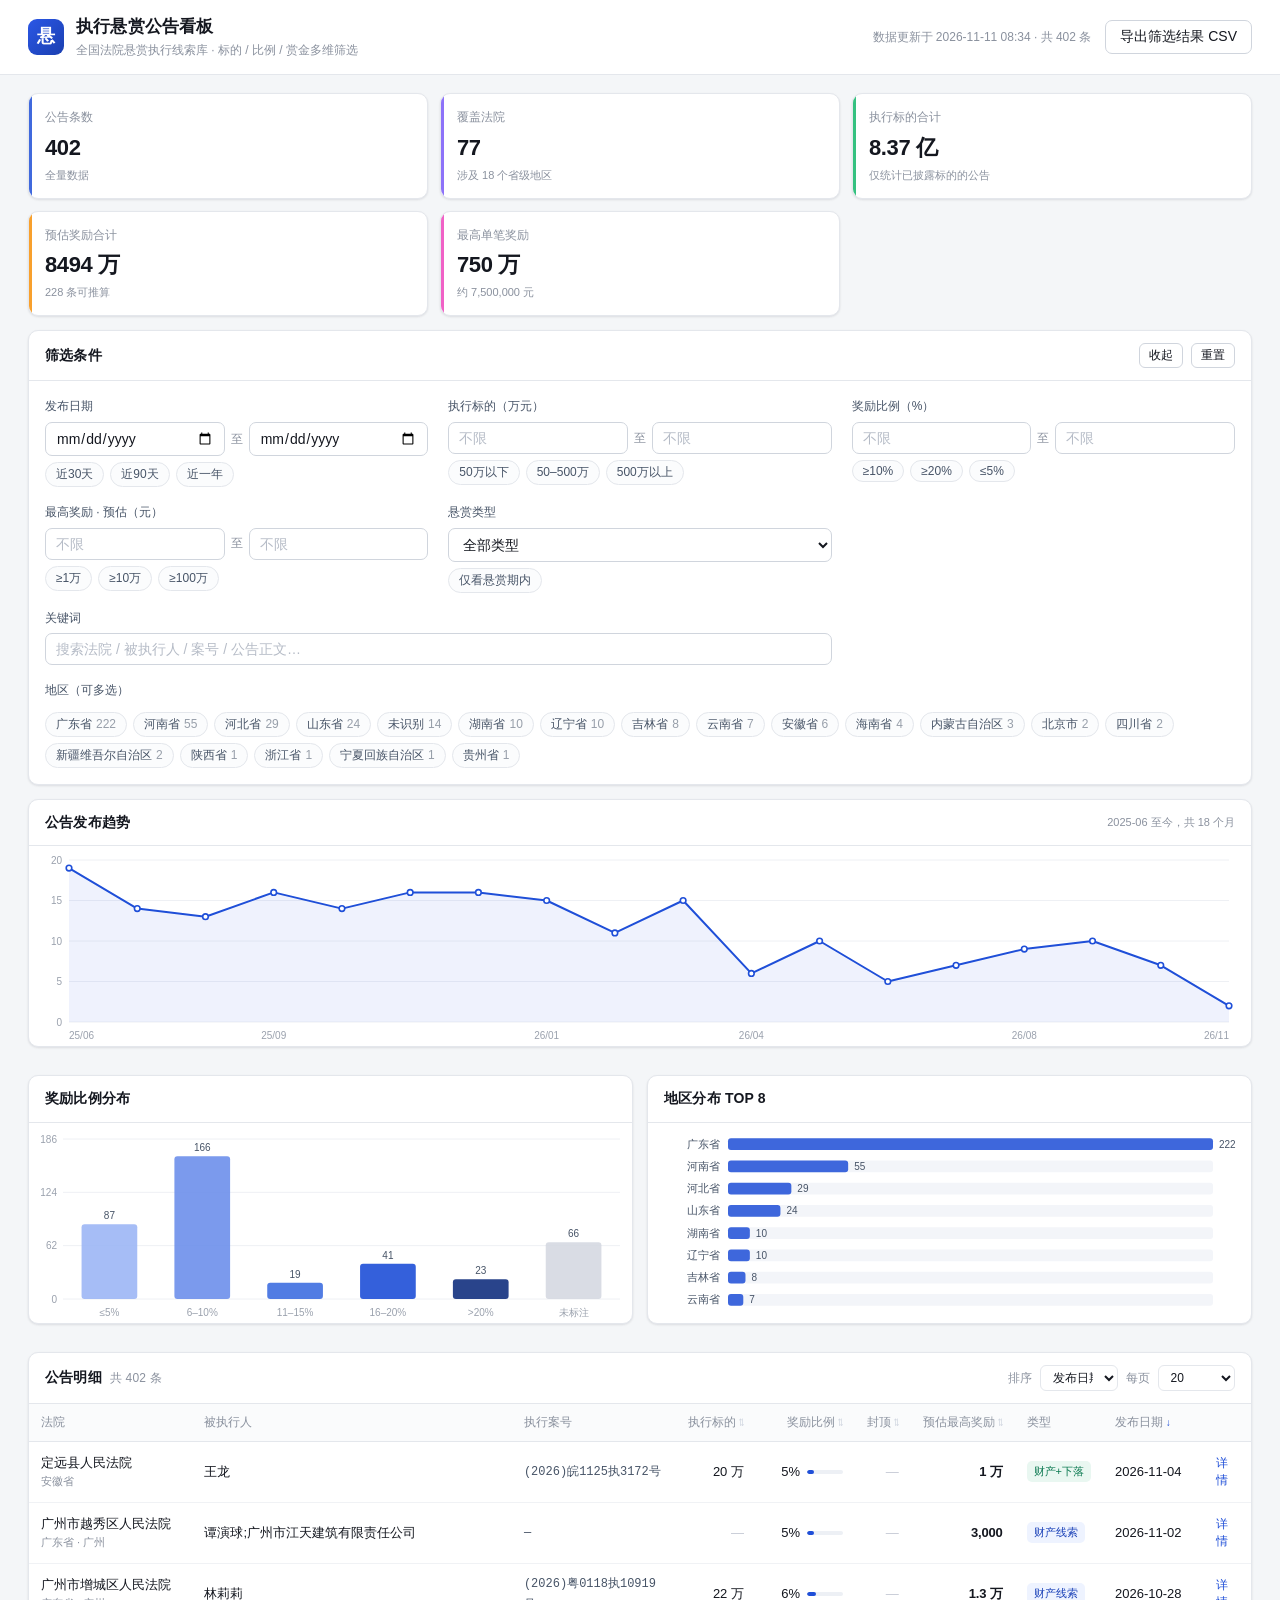
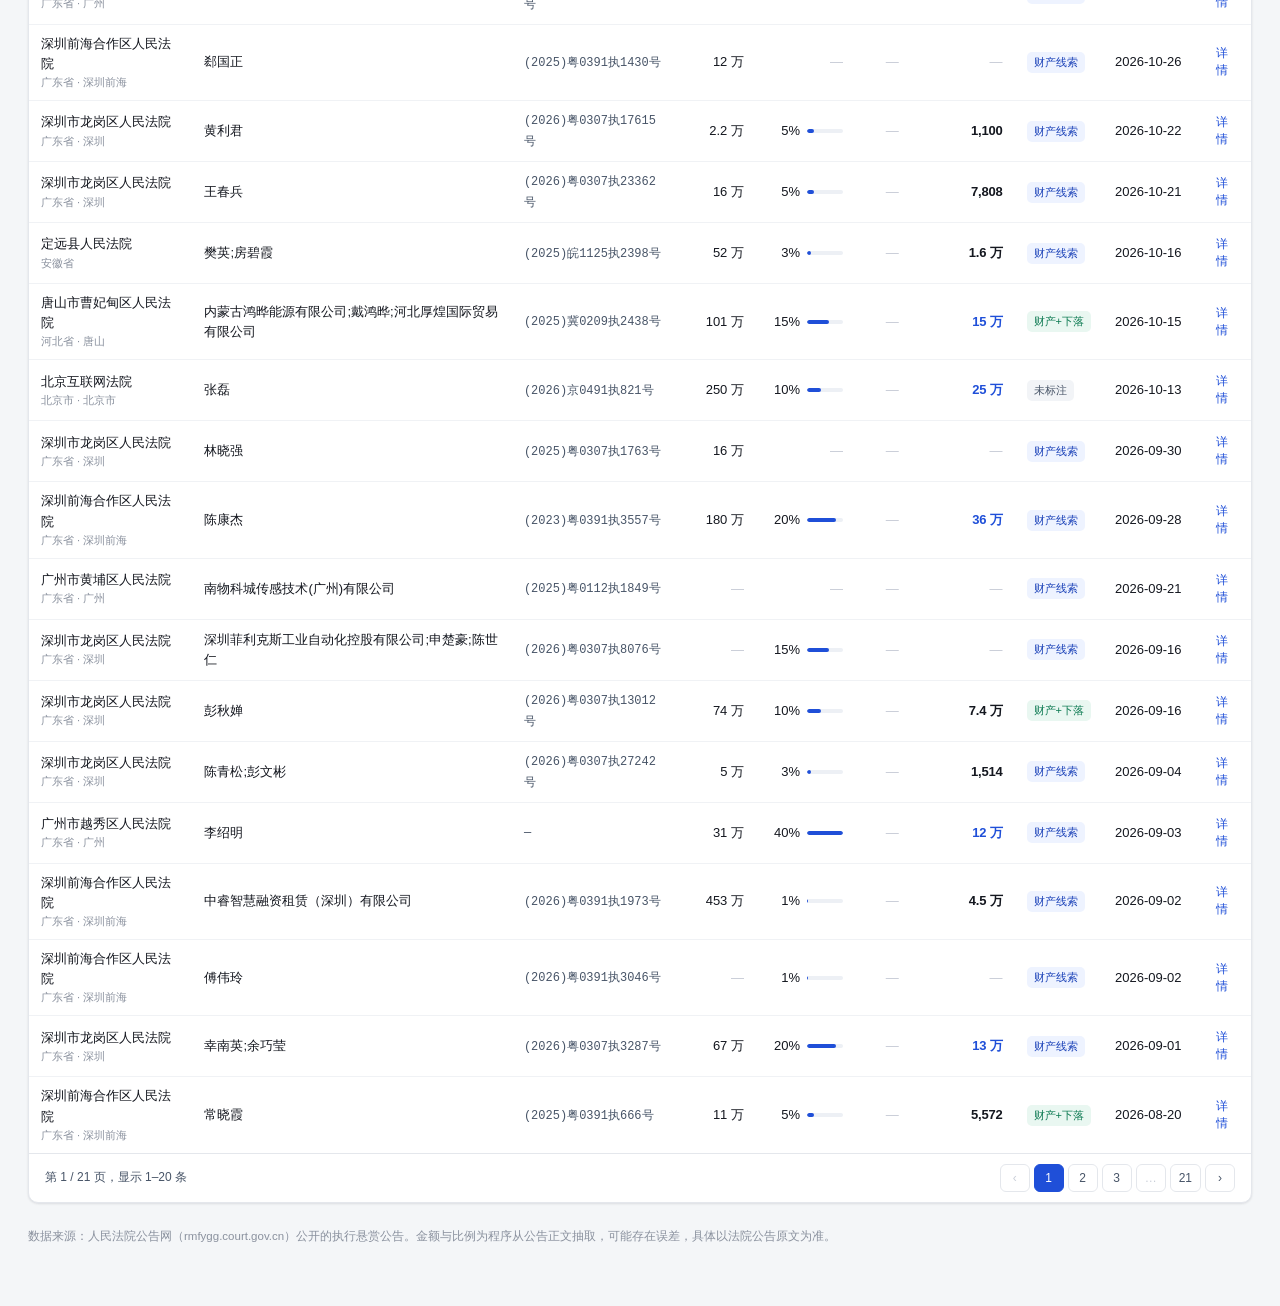
==== web/index.html @ e314175c "feat: 执行悬赏公告看板，支持采集、解析与多条件筛选 - 采集：逆向人民法院公告网 DataTables 接口，限速 1.2s + 403 冷却 - 解析：从正文抽取标的额/奖励比例/封顶/固定赏" ====
<!DOCTYPE html>
<html lang="zh-CN">
<head>
<meta charset="utf-8">
<meta name="viewport" content="width=device-width, initial-scale=1">
<title>执行悬赏公告看板 · 全国法院</title>
<link rel="stylesheet" href="style.css">
</head>
<body>

<header class="topbar">
  <div class="brand">
    <div class="logo">悬</div>
    <div>
      <h1>执行悬赏公告看板</h1>
      <p class="sub">全国法院悬赏执行线索库 · 标的 / 比例 / 赏金多维筛选</p>
    </div>
  </div>
  <div class="topbar-right">
    <span class="updated" id="updatedAt">—</span>
    <button class="btn ghost" id="btnExport">导出筛选结果 CSV</button>
  </div>
</header>

<main>

  <!-- 统计卡 -->
  <section class="stats" id="stats"></section>

  <!-- 筛选 -->
  <section class="panel filters">
    <div class="panel-head">
      <h2>筛选条件</h2>
      <div class="head-actions">
        <button class="btn tiny ghost" id="btnToggleFilter">收起</button>
        <button class="btn tiny ghost" id="btnReset">重置</button>
      </div>
    </div>

    <div id="filterBody">
      <div class="fgrid">

        <div class="fitem">
          <label>发布日期</label>
          <div class="range">
            <input type="date" id="fDateFrom"><span>至</span><input type="date" id="fDateTo">
          </div>
          <div class="hints">
            <button class="chip" data-date="30">近30天</button>
            <button class="chip" data-date="90">近90天</button>
            <button class="chip" data-date="365">近一年</button>
          </div>
        </div>

        <div class="fitem">
          <label>执行标的（万元）</label>
          <div class="range">
            <input type="number" id="fSubMin" placeholder="不限" min="0" step="1">
            <span>至</span>
            <input type="number" id="fSubMax" placeholder="不限" min="0" step="1">
          </div>
          <div class="hints">
            <button class="chip" data-sub="0,50">50万以下</button>
            <button class="chip" data-sub="50,500">50–500万</button>
            <button class="chip" data-sub="500,999999">500万以上</button>
          </div>
        </div>

        <div class="fitem">
          <label>奖励比例（%）</label>
          <div class="range">
            <input type="number" id="fRatioMin" placeholder="不限" min="0" max="100" step="0.5">
            <span>至</span>
            <input type="number" id="fRatioMax" placeholder="不限" min="0" max="100" step="0.5">
          </div>
          <div class="hints">
            <button class="chip" data-ratio="10,">≥10%</button>
            <button class="chip" data-ratio="20,">≥20%</button>
            <button class="chip" data-ratio=",5">≤5%</button>
          </div>
        </div>

        <div class="fitem">
          <label>最高奖励 · 预估（元）</label>
          <div class="range">
            <input type="number" id="fEstMin" placeholder="不限" min="0" step="1000">
            <span>至</span>
            <input type="number" id="fEstMax" placeholder="不限" min="0" step="1000">
          </div>
          <div class="hints">
            <button class="chip" data-est="10000,">≥1万</button>
            <button class="chip" data-est="100000,">≥10万</button>
            <button class="chip" data-est="1000000,">≥100万</button>
          </div>
        </div>

        <div class="fitem">
          <label>悬赏类型</label>
          <select id="fType">
            <option value="">全部类型</option>
            <option value="property">财产线索</option>
            <option value="whereabouts">下落 / 行踪</option>
            <option value="both">财产 + 下落</option>
            <option value="unknown">未标注</option>
          </select>
          <div class="hints">
            <button class="chip" data-valid="1">仅看悬赏期内</button>
          </div>
        </div>

        <div class="fitem wide">
          <label>关键词</label>
          <input type="search" id="fKeyword" placeholder="搜索法院 / 被执行人 / 案号 / 公告正文…">
        </div>
      </div>

      <div class="fitem provbox">
        <label>地区（可多选）</label>
        <div class="chips" id="provChips"></div>
      </div>
    </div>
  </section>

  <!-- 图表 -->
  <section class="charts">
    <div class="panel chart-card">
      <div class="panel-head"><h2>公告发布趋势</h2><span class="hint" id="trendHint"></span></div>
      <div id="chartTrend" class="chart"></div>
    </div>
    <div class="panel chart-card">
      <div class="panel-head"><h2>奖励比例分布</h2></div>
      <div id="chartRatio" class="chart"></div>
    </div>
    <div class="panel chart-card">
      <div class="panel-head"><h2>地区分布 TOP 8</h2></div>
      <div id="chartProv" class="chart"></div>
    </div>
  </section>

  <!-- 表格 -->
  <section class="panel">
    <div class="panel-head">
      <h2>公告明细 <span class="count" id="resultCount"></span></h2>
      <div class="head-actions">
        <label class="mini">排序</label>
        <select id="fSort" class="mini-select">
          <option value="pub_desc">发布日期 ↓</option>
          <option value="pub_asc">发布日期 ↑</option>
          <option value="est_desc">预估奖励 ↓</option>
          <option value="est_asc">预估奖励 ↑</option>
          <option value="subject_desc">执行标的 ↓</option>
          <option value="subject_asc">执行标的 ↑</option>
          <option value="ratio_desc">奖励比例 ↓</option>
          <option value="ratio_asc">奖励比例 ↑</option>
          <option value="cap_desc">封顶金额 ↓</option>
          <option value="cap_asc">封顶金额 ↑</option>
        </select>
        <label class="mini">每页</label>
        <select id="fPageSize" class="mini-select">
          <option>20</option><option>50</option><option>100</option>
        </select>
      </div>
    </div>

    <div class="table-wrap">
      <table id="tbl">
        <thead>
          <tr>
            <th class="c-court">法院</th>
            <th class="c-debtor">被执行人</th>
            <th class="c-case">执行案号</th>
            <th class="c-num sortable" data-sort="subject">执行标的</th>
            <th class="c-num sortable" data-sort="ratio">奖励比例</th>
            <th class="c-num sortable" data-sort="cap">封顶</th>
            <th class="c-num sortable" data-sort="est">预估最高奖励</th>
            <th class="c-type">类型</th>
            <th class="c-date sortable" data-sort="pub">发布日期</th>
            <th class="c-act"></th>
          </tr>
        </thead>
        <tbody id="tbody"></tbody>
      </table>
      <div class="empty" id="empty" hidden>没有符合条件的公告，试试放宽筛选条件。</div>
    </div>

    <div class="pager">
      <span id="pageInfo"></span>
      <div class="pager-btns" id="pagerBtns"></div>
    </div>
  </section>

  <footer class="foot">
    <p>数据来源：人民法院公告网（rmfygg.court.gov.cn）公开的执行悬赏公告。金额与比例为程序从公告正文抽取，可能存在误差，具体以法院公告原文为准。</p>
  </footer>
</main>

<!-- 详情弹窗 -->
<div class="modal" id="modal" hidden>
  <div class="modal-mask" data-close></div>
  <div class="modal-body">
    <div class="modal-head">
      <h3 id="mTitle"></h3>
      <button class="x" data-close>×</button>
    </div>
    <div class="modal-content" id="mContent"></div>
    <div class="modal-foot">
      <a id="mLink" class="btn primary" target="_blank" rel="noopener">查看公告原文</a>
      <button class="btn ghost" data-close>关闭</button>
    </div>
  </div>
</div>

<script src="data/bounties.js"></script>
<script src="app.js"></script>
</body>
</html>
---- web/style.css ----
:root {
  --bg: #f4f6f8;
  --card: #ffffff;
  --border: #e4e7ec;
  --border-strong: #d0d5dd;
  --text: #14171f;
  --text-2: #475467;
  --muted: #8a919e;
  --accent: #1f4fd8;
  --accent-soft: #eef3ff;
  --accent-line: #c9d8ff;
  --good: #0d7a52;
  --good-soft: #e9f7f1;
  --warn: #a35a00;
  --warn-soft: #fff4e5;
  --radius: 10px;
  --shadow: 0 1px 2px rgba(16, 24, 40, .05), 0 1px 3px rgba(16, 24, 40, .06);
}

* { box-sizing: border-box; }

html, body {
  margin: 0;
  padding: 0;
  background: var(--bg);
  color: var(--text);
  font: 14px/1.55 -apple-system, BlinkMacSystemFont, "Segoe UI", "PingFang SC",
        "Hiragino Sans GB", "Microsoft YaHei", sans-serif;
  -webkit-font-smoothing: antialiased;
}

h1, h2, h3 { margin: 0; font-weight: 600; }
button, input, select { font-family: inherit; font-size: inherit; color: inherit; }

/* ---------- 顶栏 ---------- */
.topbar {
  display: flex;
  align-items: center;
  justify-content: space-between;
  gap: 16px;
  padding: 14px 28px;
  background: #fff;
  border-bottom: 1px solid var(--border);
  position: sticky;
  top: 0;
  z-index: 40;
}
.brand { display: flex; align-items: center; gap: 12px; }
.logo {
  width: 36px; height: 36px;
  border-radius: 9px;
  background: linear-gradient(135deg, #2b57e6, #1a3fb0);
  color: #fff;
  display: grid; place-items: center;
  font-size: 18px; font-weight: 700;
  letter-spacing: 1px;
}
.topbar h1 { font-size: 17px; letter-spacing: .2px; }
.sub { margin: 1px 0 0; font-size: 12px; color: var(--muted); }
.topbar-right { display: flex; align-items: center; gap: 14px; }
.updated { font-size: 12px; color: var(--muted); }

/* ---------- 按钮 ---------- */
.btn {
  border: 1px solid var(--border-strong);
  background: #fff;
  border-radius: 7px;
  padding: 7px 14px;
  cursor: pointer;
  transition: .15s;
  white-space: nowrap;
}
.btn:hover { border-color: var(--accent); color: var(--accent); }
.btn.primary { background: var(--accent); border-color: var(--accent); color: #fff; text-decoration: none; }
.btn.primary:hover { background: #1a41b8; color: #fff; }
.btn.ghost { background: transparent; }
.btn.tiny { padding: 3px 9px; font-size: 12px; border-radius: 6px; }

.chip {
  border: 1px solid var(--border);
  background: #fbfcfd;
  border-radius: 999px;
  padding: 3px 10px;
  font-size: 12px;
  color: var(--text-2);
  cursor: pointer;
  transition: .15s;
}
.chip:hover { border-color: var(--accent-line); background: var(--accent-soft); }
.chip.on { background: var(--accent); border-color: var(--accent); color: #fff; }

/* ---------- 布局 ---------- */
main { max-width: 1560px; margin: 0 auto; padding: 18px 28px 60px; }

/* ---------- 统计卡 ---------- */
.stats {
  display: grid;
  grid-template-columns: repeat(5, 1fr);
  gap: 12px;
  margin-bottom: 14px;
}
.stat {
  background: var(--card);
  border: 1px solid var(--border);
  border-radius: var(--radius);
  padding: 14px 16px;
  box-shadow: var(--shadow);
  position: relative;
  overflow: hidden;
}
.stat::after {
  content: "";
  position: absolute; left: 0; top: 0; bottom: 0; width: 3px;
  background: var(--accent);
  opacity: .85;
}
.stat:nth-child(2)::after { background: #7a5af8; }
.stat:nth-child(3)::after { background: #12b76a; }
.stat:nth-child(4)::after { background: #f79009; }
.stat:nth-child(5)::after { background: #ee46bc; }
.stat .k { font-size: 12px; color: var(--muted); margin-bottom: 4px; }
.stat .v { font-size: 22px; font-weight: 650; letter-spacing: -.4px; font-variant-numeric: tabular-nums; }
.stat .v small { font-size: 13px; font-weight: 500; color: var(--text-2); margin-left: 2px; }
.stat .d { font-size: 11px; color: var(--muted); margin-top: 2px; }

/* ---------- 面板 ---------- */
.panel {
  background: var(--card);
  border: 1px solid var(--border);
  border-radius: var(--radius);
  box-shadow: var(--shadow);
  margin-bottom: 14px;
  overflow: hidden;
}
.panel-head {
  display: flex; align-items: center; justify-content: space-between;
  gap: 12px;
  padding: 12px 16px;
  border-bottom: 1px solid var(--border);
}
.panel-head h2 { font-size: 14px; letter-spacing: .2px; }
.head-actions { display: flex; align-items: center; gap: 8px; flex: none; }
.head-actions label { white-space: nowrap; flex: none; }
.count { color: var(--muted); font-weight: 400; font-size: 12px; margin-left: 4px; }
.hint { font-size: 11px; color: var(--muted); }
.mini { font-size: 12px; color: var(--muted); white-space: nowrap; }
.mini-select {
  border: 1px solid var(--border);
  border-radius: 6px;
  padding: 4px 8px;
  background: #fff;
  font-size: 12px;
}

/* ---------- 筛选 ---------- */
.filters .fgrid {
  display: grid;
  grid-template-columns: repeat(4, minmax(0, 1fr));
  gap: 16px 20px;
  padding: 16px;
}
.fitem { display: flex; flex-direction: column; gap: 6px; min-width: 0; }
.fitem.wide { grid-column: span 2; }
.fitem label { font-size: 12px; color: var(--text-2); font-weight: 500; }
.range { display: flex; align-items: center; gap: 6px; }
.range span { color: var(--muted); font-size: 12px; flex: none; }
.range input { flex: 1; min-width: 0; }
input[type="date"], input[type="number"], input[type="search"], select {
  border: 1px solid var(--border-strong);
  border-radius: 7px;
  padding: 7px 10px;
  background: #fff;
  outline: none;
  transition: .15s;
  width: 100%;
}
input:focus, select:focus { border-color: var(--accent); box-shadow: 0 0 0 3px var(--accent-soft); }
input::placeholder { color: #b6bcc7; }
.hints { display: flex; gap: 6px; flex-wrap: wrap; }
.provbox { padding: 0 16px 16px; }
.chips { display: flex; flex-wrap: wrap; gap: 6px; margin-top: 6px; }

/* ---------- 图表 ---------- */
.charts {
  display: grid;
  grid-template-columns: 1.15fr 1fr 1fr;
  gap: 14px;
  margin-bottom: 14px;
}
.chart-card .chart { padding: 0; height: 200px; }
.chart svg { display: block; width: 100%; height: 100%; }

/* ---------- 表格 ---------- */
.table-wrap { overflow-x: auto; }
table { width: 100%; border-collapse: collapse; font-size: 13px; }
thead th {
  text-align: left;
  font-weight: 500;
  font-size: 12px;
  color: var(--muted);
  background: #fafbfc;
  border-bottom: 1px solid var(--border);
  padding: 9px 12px;
  white-space: nowrap;
  position: sticky; top: 0; z-index: 5;
}
thead th.sortable { cursor: pointer; user-select: none; }
thead th.sortable::after { content: " ⇅"; color: #ccd2dd; font-size: 10px; }
thead th.sortable:hover { color: var(--accent); }
thead th.sortable:hover::after { color: var(--accent); }
thead th.asc::after { content: " ↑"; color: var(--accent); }
thead th.desc::after { content: " ↓"; color: var(--accent); }
tbody td {
  padding: 9px 12px;
  border-bottom: 1px solid #f0f2f5;
  vertical-align: middle;
}
tbody tr:hover { background: #fafcff; }
tbody tr:last-child td { border-bottom: none; }

.c-court { min-width: 150px; }
.c-debtor { min-width: 130px; }
.c-case { min-width: 150px; }
.c-num { text-align: right; font-variant-numeric: tabular-nums; white-space: nowrap; }
.c-date { white-space: nowrap; }
.c-type { white-space: nowrap; }

.court-name { font-weight: 500; }
.court-sub { font-size: 11px; color: var(--muted); }
.case-no { font-size: 12px; color: var(--text-2); font-family: ui-monospace, "SF Mono", Consolas, monospace; }
.money { font-weight: 600; letter-spacing: -.2px; }
.money.big { color: var(--accent); }
.muted { color: var(--muted); }
.na { color: #c4c9d4; }

.ratio-wrap { display: inline-flex; align-items: center; gap: 7px; justify-content: flex-end; }
.ratio-wrap > span:first-child { min-width: 32px; text-align: right; }
.ratio-bar { width: 36px; height: 4px; border-radius: 2px; background: #edf0f5; overflow: hidden; flex: none; }
.ratio-bar i { display: block; height: 100%; background: var(--accent); border-radius: 2px; }

.tag {
  display: inline-block;
  font-size: 11px;
  padding: 2px 7px;
  border-radius: 5px;
  background: #f2f4f7;
  color: var(--text-2);
  white-space: nowrap;
}
.tag.property { background: var(--accent-soft); color: #1a41b8; }
.tag.whereabouts { background: var(--warn-soft); color: var(--warn); }
.tag.both { background: var(--good-soft); color: var(--good); }

.link-btn {
  border: 0; background: transparent; color: var(--accent);
  cursor: pointer; padding: 4px 6px; border-radius: 5px; font-size: 12px;
}
.link-btn:hover { background: var(--accent-soft); }

.empty { padding: 48px 0; text-align: center; color: var(--muted); font-size: 13px; }

.pager {
  display: flex; align-items: center; justify-content: space-between;
  padding: 10px 16px;
  border-top: 1px solid var(--border);
  font-size: 12px;
  color: var(--text-2);
}
.pager-btns { display: flex; gap: 4px; }
.pager-btns button {
  min-width: 30px; height: 28px;
  border: 1px solid var(--border);
  background: #fff;
  border-radius: 6px;
  cursor: pointer;
  font-size: 12px;
  padding: 0 8px;
}
.pager-btns button:hover:not(:disabled) { border-color: var(--accent); color: var(--accent); }
.pager-btns button.on { background: var(--accent); border-color: var(--accent); color: #fff; }
.pager-btns button:disabled { color: #c9ced8; cursor: not-allowed; }

/* ---------- 弹窗 ---------- */
.modal { position: fixed; inset: 0; z-index: 100; display: grid; place-items: center; }
.modal[hidden] { display: none; }
.modal-mask { position: absolute; inset: 0; background: rgba(16, 24, 40, .45); backdrop-filter: blur(2px); }
.modal-body {
  position: relative;
  width: min(720px, calc(100vw - 40px));
  max-height: 84vh;
  background: #fff;
  border-radius: 12px;
  display: flex;
  flex-direction: column;
  box-shadow: 0 20px 44px rgba(16, 24, 40, .2);
  animation: pop .16s ease-out;
}
@keyframes pop { from { transform: translateY(8px); opacity: .6; } }
.modal-head {
  display: flex; align-items: center; justify-content: space-between;
  padding: 14px 18px;
  border-bottom: 1px solid var(--border);
}
.modal-head h3 { font-size: 15px; }
.modal-head .x {
  border: 0; background: transparent; font-size: 22px; line-height: 1;
  color: var(--muted); cursor: pointer; padding: 0 4px;
}
.modal-content { padding: 16px 18px; overflow-y: auto; }
.kv { display: grid; grid-template-columns: 96px 1fr; gap: 8px 12px; margin-bottom: 14px; font-size: 13px; }
.kv dt { color: var(--muted); font-size: 12px; }
.kv dd { margin: 0; word-break: break-all; }
.fulltext {
  background: #fafbfc;
  border: 1px solid var(--border);
  border-radius: 8px;
  padding: 12px;
  font-size: 12.5px;
  line-height: 1.75;
  color: var(--text-2);
  white-space: pre-wrap;
  max-height: 300px;
  overflow-y: auto;
}
.modal-foot {
  display: flex; justify-content: flex-end; gap: 8px;
  padding: 12px 18px;
  border-top: 1px solid var(--border);
}

.foot { margin-top: 24px; color: var(--muted); font-size: 11.5px; line-height: 1.7; }
.foot p { margin: 0; }

@media (max-width: 1280px) {
  .stats { grid-template-columns: repeat(3, 1fr); }
  .charts { grid-template-columns: 1fr 1fr; }
  .charts .chart-card:first-child { grid-column: span 2; }
  .filters .fgrid { grid-template-columns: repeat(3, 1fr); }
}
@media (max-width: 860px) {
  main { padding: 14px; }
  .topbar { padding: 12px 14px; }
  .stats { grid-template-columns: repeat(2, 1fr); }
  .charts { grid-template-columns: 1fr; }
  .charts .chart-card:first-child { grid-column: auto; }
  .filters .fgrid { grid-template-columns: 1fr; }
  .fitem.wide { grid-column: auto; }
}
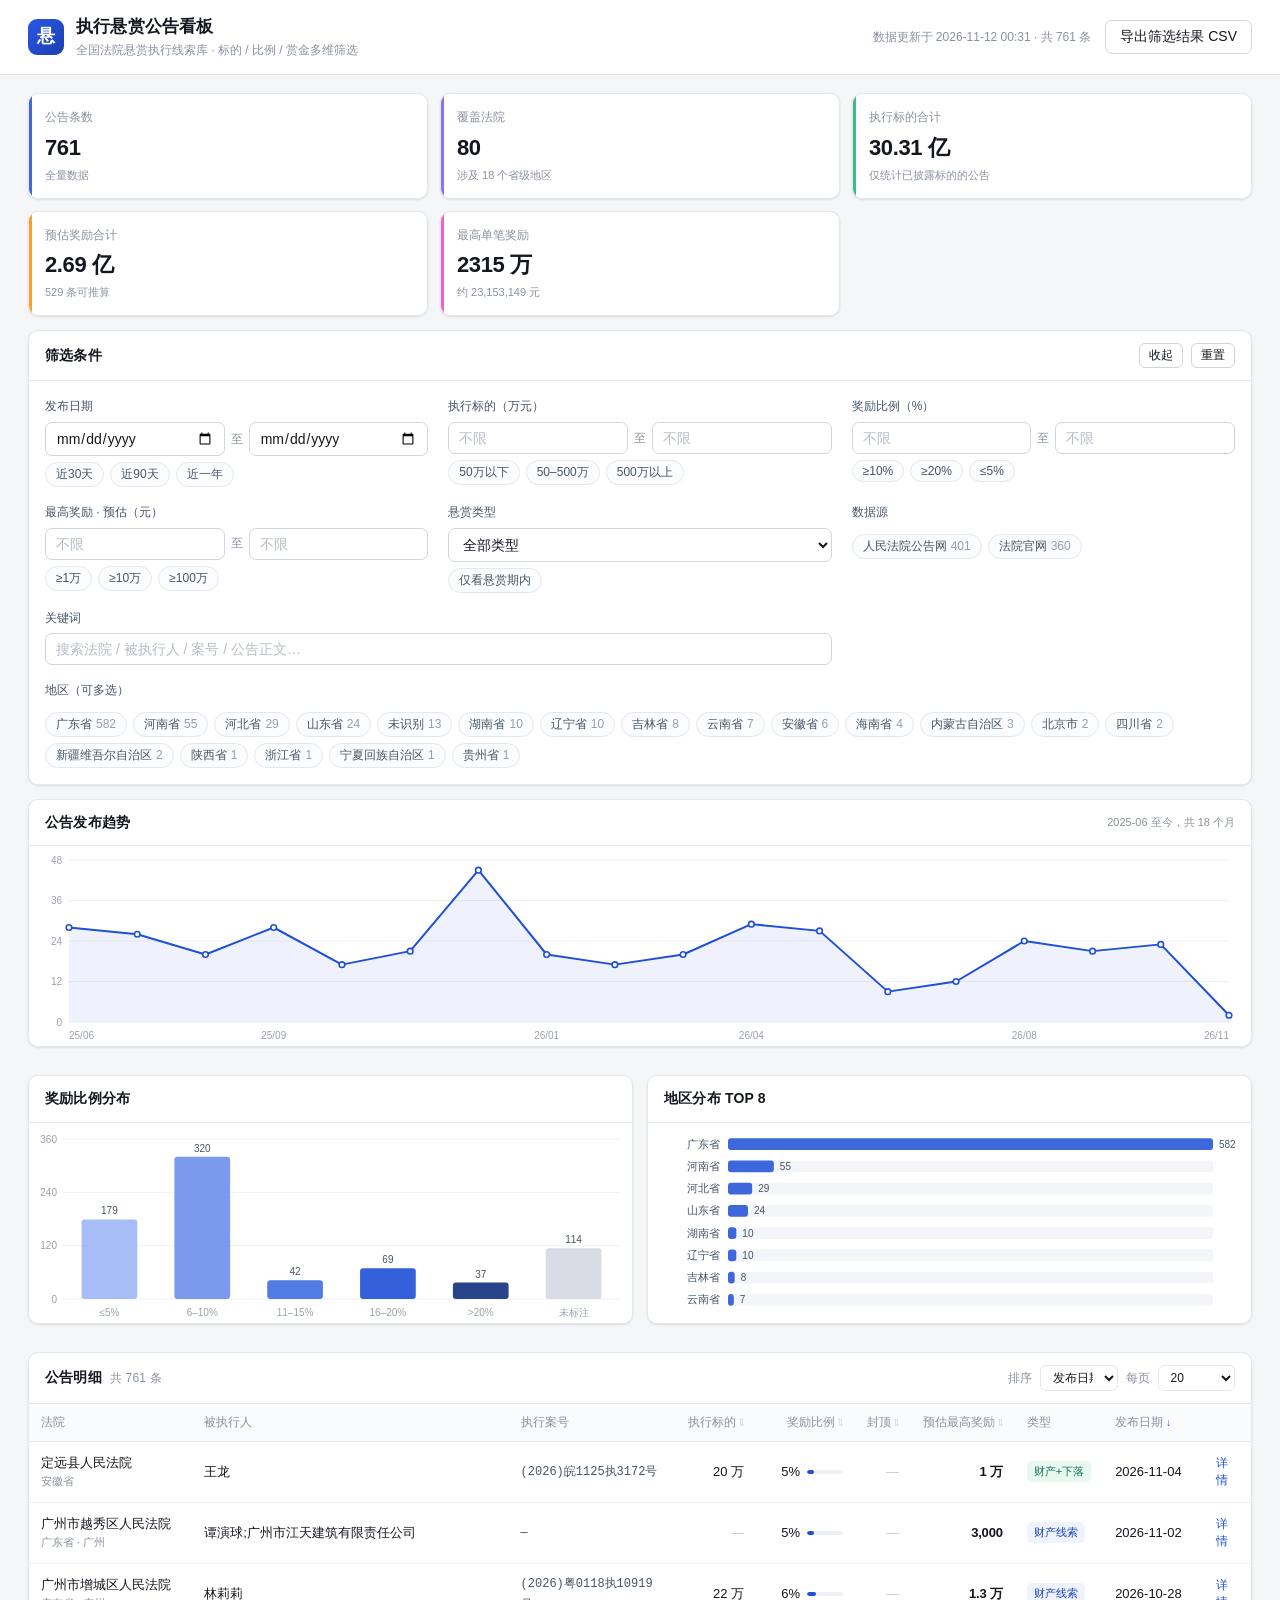
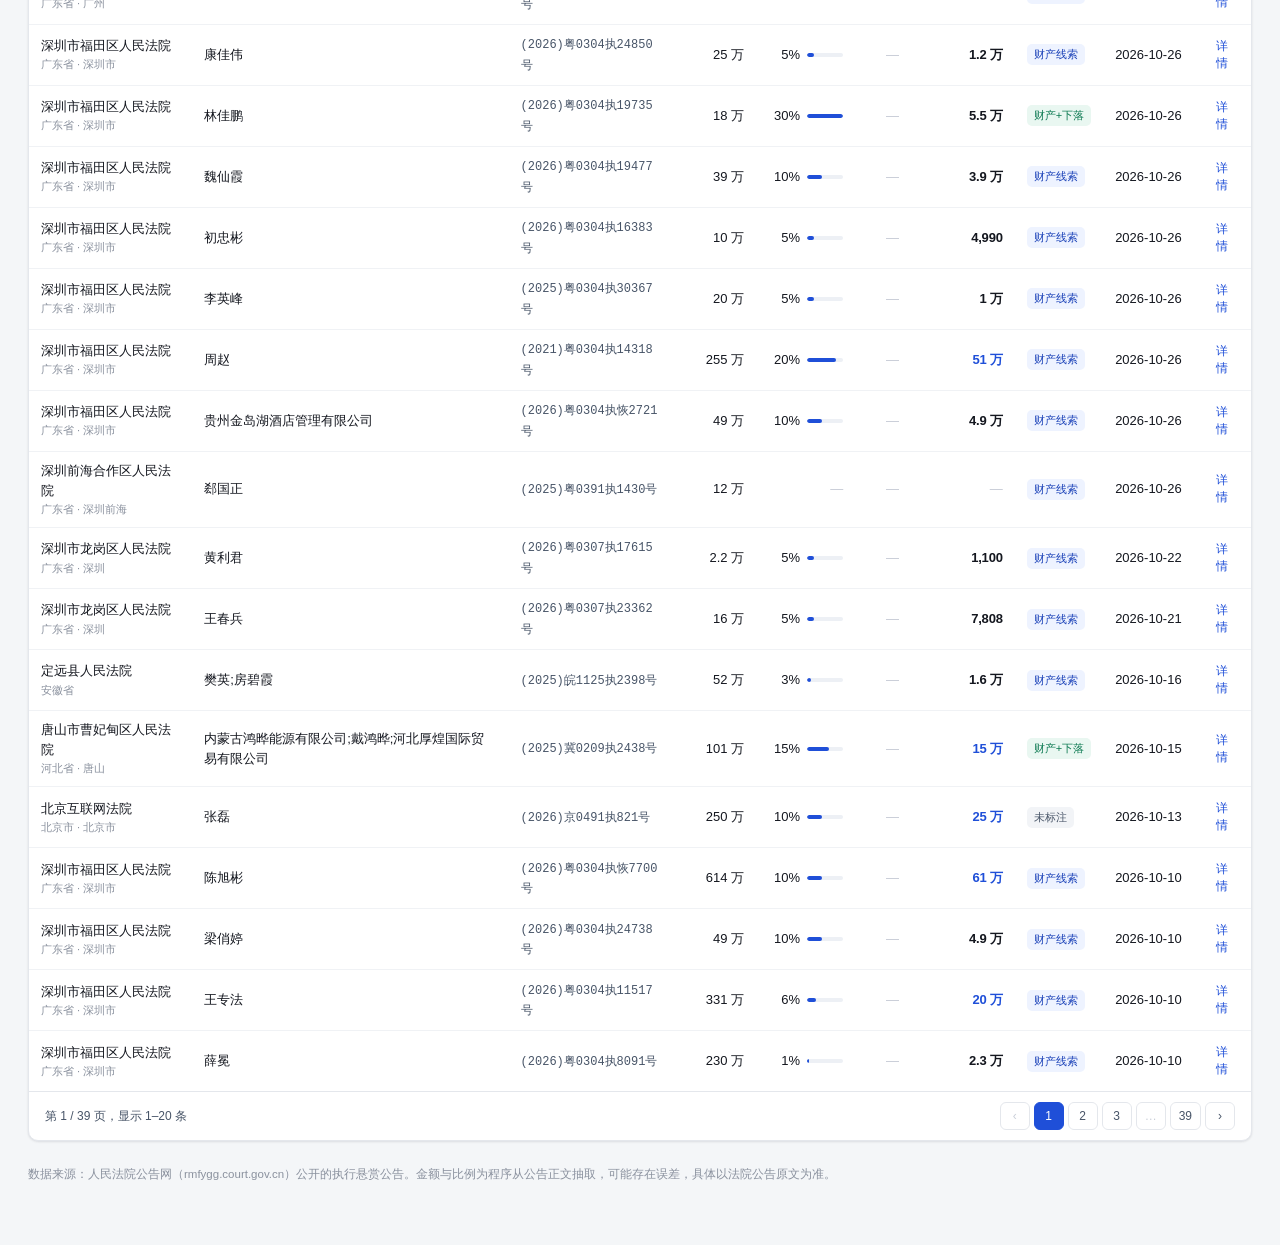
==== commit 03d4e448: "feat: 接入各地法院官网悬赏公告栏目，新增数据源筛选 数据源从 1 个扩展到 2 类： - rmfygg  人民法院公告网（全国，401 条） - court   法院官网栏目（深圳中院 100 " ====
--- a/web/index.html
+++ b/web/index.html
@@ -106,6 +106,11 @@
           <div class="hints">
             <button class="chip" data-valid="1">仅看悬赏期内</button>
           </div>
+        </div>
+
+        <div class="fitem">
+          <label>数据源</label>
+          <div class="chips" id="srcChips"></div>
         </div>
 
         <div class="fitem wide">
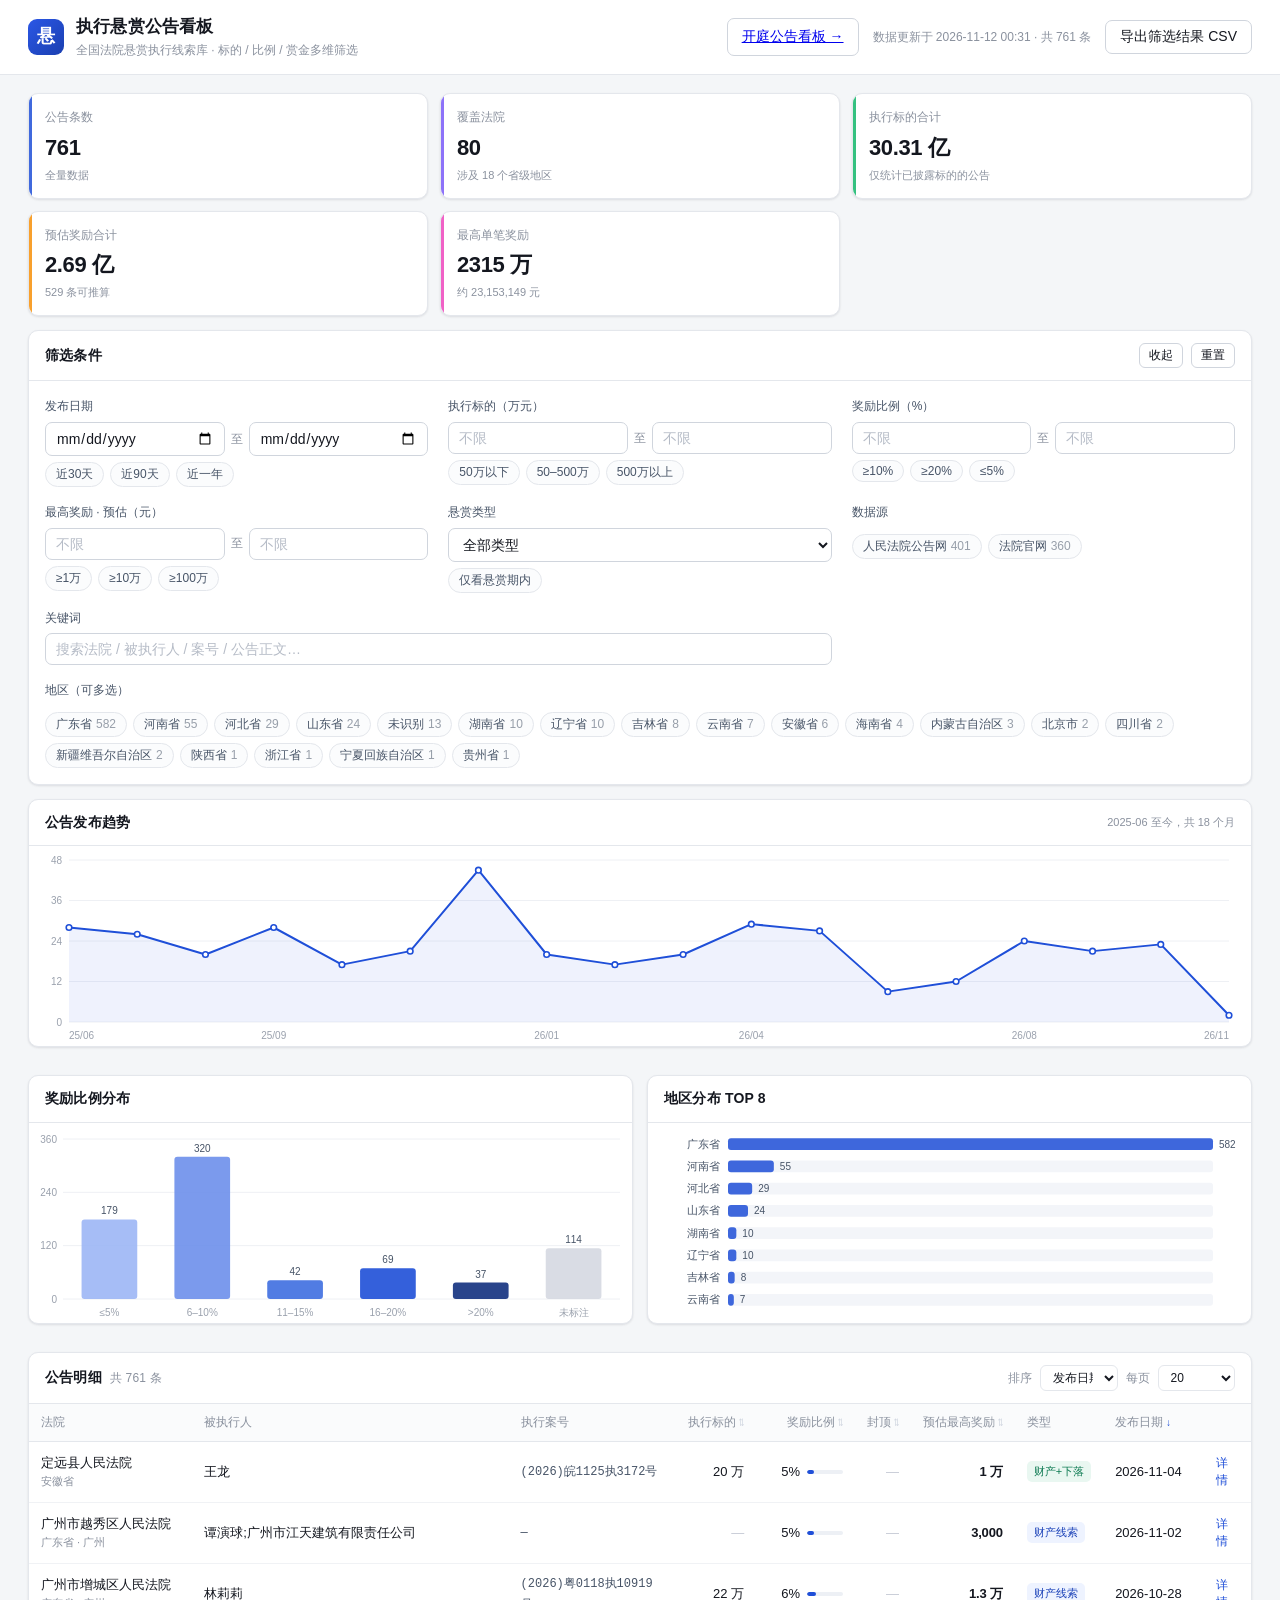
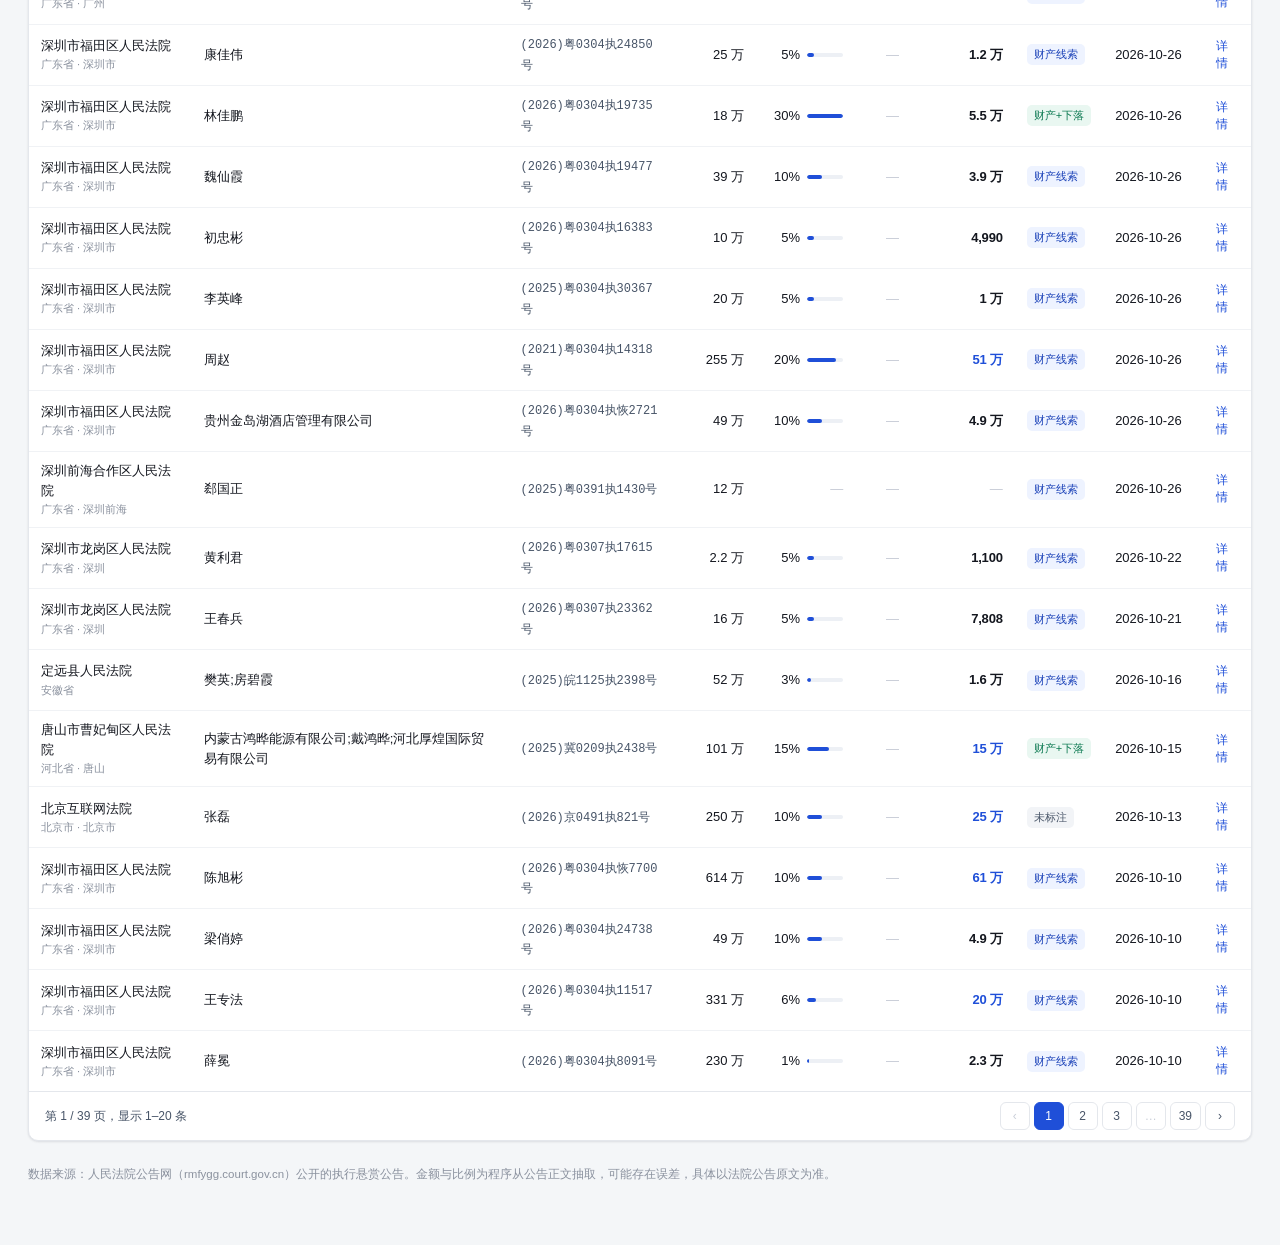
==== commit 16ae8f43: "feat: 新增法院开庭公告看板（商事案件应诉线索） 第二块看板 hearings.html，与悬赏看板共用采集/解析/导出管线。  数据源 - 人民法院公告网「开庭传票 / 起诉状副本及开庭传票」两" ====
--- a/web/index.html
+++ b/web/index.html
@@ -17,6 +17,7 @@
     </div>
   </div>
   <div class="topbar-right">
+    <a class="btn ghost" href="hearings.html">开庭公告看板 →</a>
     <span class="updated" id="updatedAt">—</span>
     <button class="btn ghost" id="btnExport">导出筛选结果 CSV</button>
   </div>
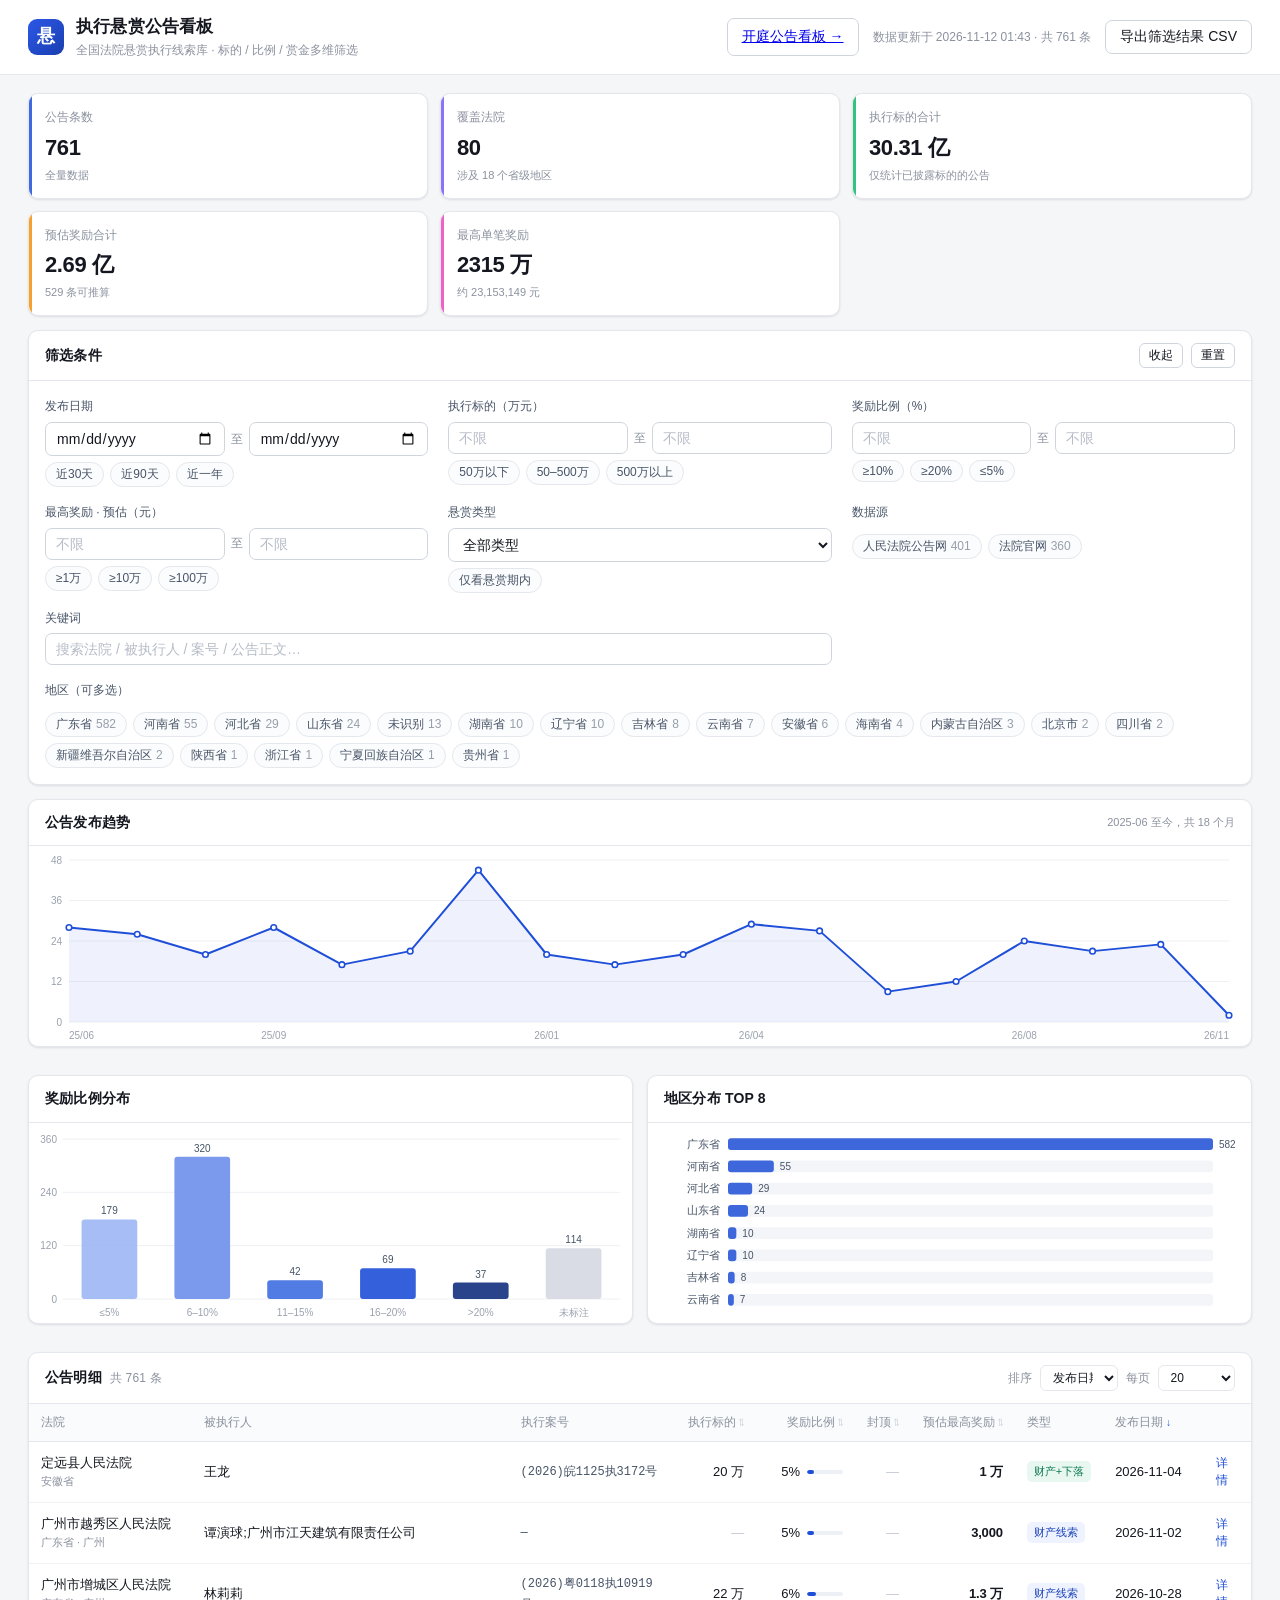
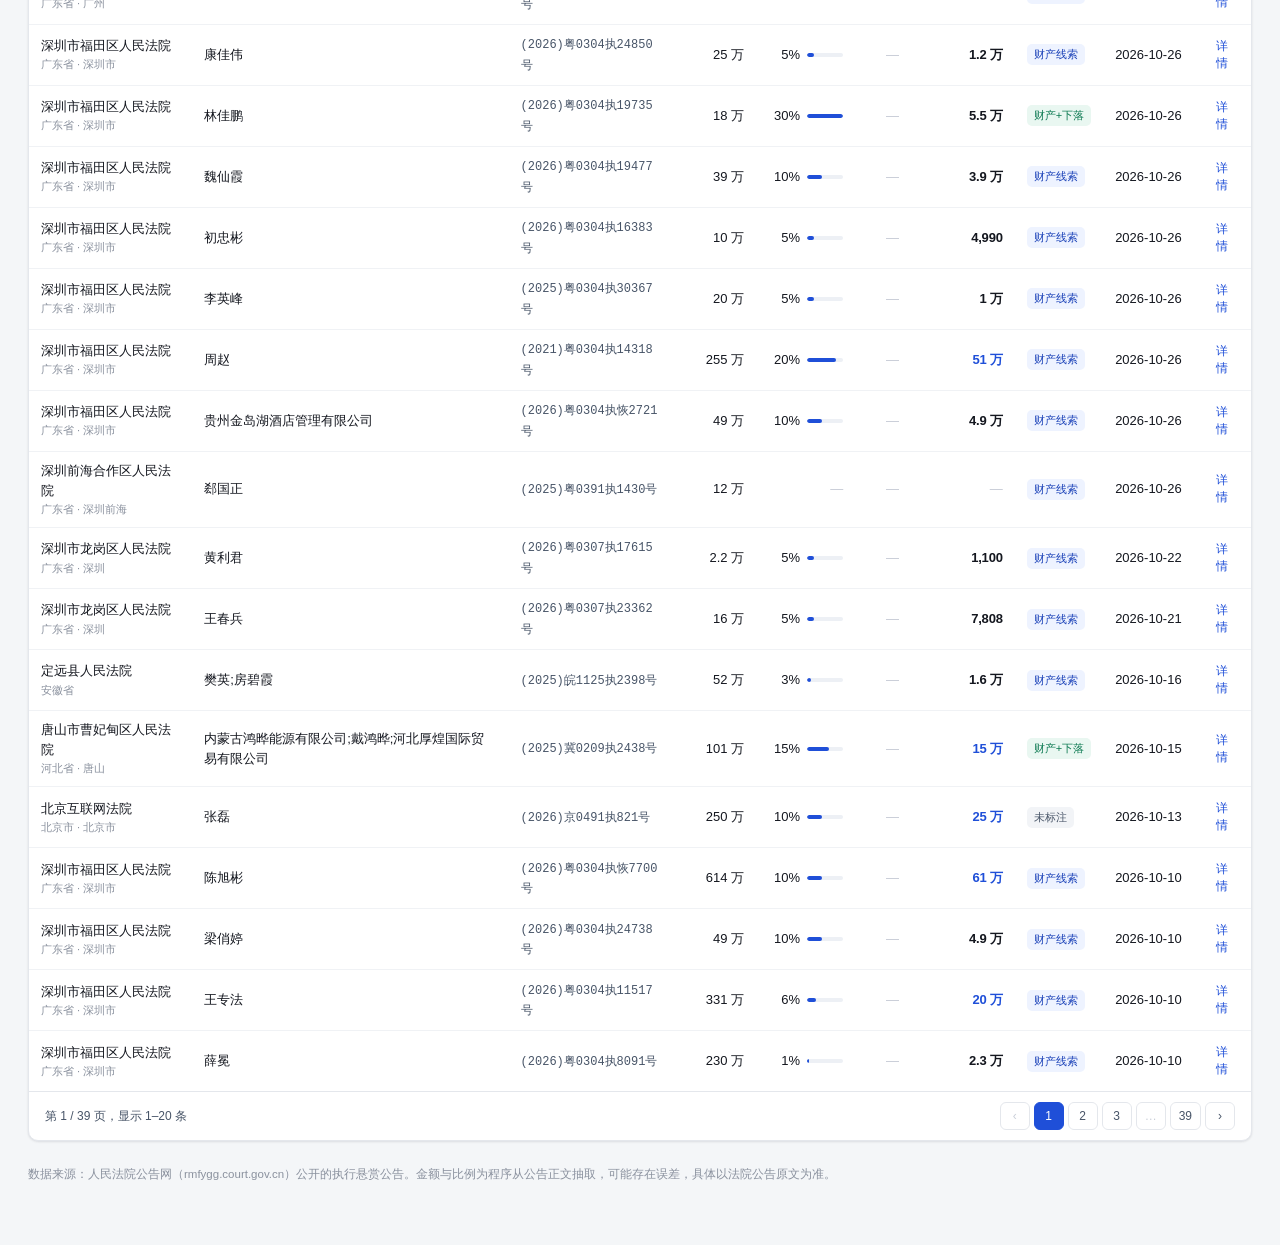
==== commit 6f7f101b: "fix: 详情弹窗改用本地正文快照，不再依赖被 WAF 拦截的原文链接 法院公告网详情页被腾讯云 WAF 保护，批量采集后同一出口 IP 打开会返回 "Web应用防护服务检测您当前访问存在Web安全风" ====
--- a/web/index.html
+++ b/web/index.html
@@ -210,7 +210,7 @@
     </div>
     <div class="modal-content" id="mContent"></div>
     <div class="modal-foot">
-      <a id="mLink" class="btn primary" target="_blank" rel="noopener">查看公告原文</a>
+      <a id="mLink" class="btn" target="_blank" rel="noopener">去法院官网看原文</a>
       <button class="btn ghost" data-close>关闭</button>
     </div>
   </div>
--- a/web/style.css
+++ b/web/style.css
@@ -319,8 +319,23 @@
   line-height: 1.75;
   color: var(--text-2);
   white-space: pre-wrap;
-  max-height: 300px;
+  max-height: 380px;
   overflow-y: auto;
+}
+.body-head {
+  display: flex; align-items: center; justify-content: space-between;
+  margin-bottom: 6px;
+}
+.body-head span { font-size: 12px; color: var(--muted); }
+.waf-note {
+  margin: 8px 0 0;
+  font-size: 11.5px;
+  line-height: 1.65;
+  color: var(--muted);
+  background: var(--warn-soft);
+  border-left: 3px solid var(--warn);
+  border-radius: 0 6px 6px 0;
+  padding: 7px 10px;
 }
 .modal-foot {
   display: flex; justify-content: flex-end; gap: 8px;
